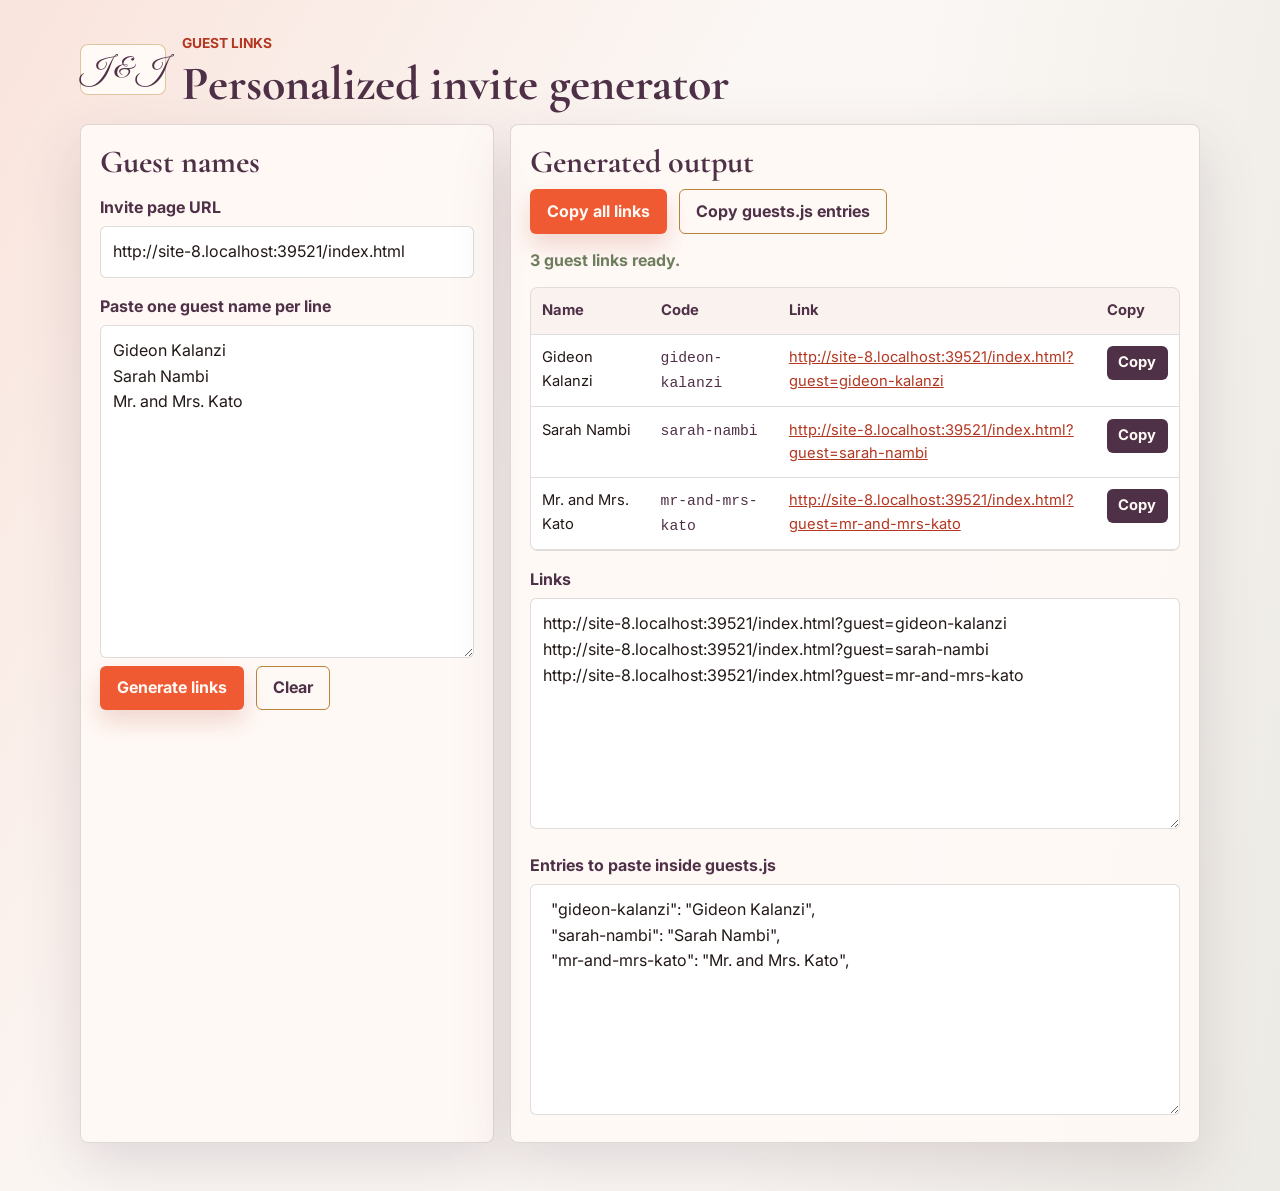
==== generator.html @ 6f33f4e4 "first commit, removed the download feature." ====
<!doctype html>
<html lang="en">
  <head>
    <meta charset="utf-8">
    <meta name="viewport" content="width=device-width, initial-scale=1">
    <title>Wedding Guest Link Generator</title>
    <meta name="description" content="Generate personalized wedding invitation links and guests.js entries.">
    <link rel="preconnect" href="https://fonts.googleapis.com">
    <link rel="preconnect" href="https://fonts.gstatic.com" crossorigin>
    <link
      href="https://fonts.googleapis.com/css2?family=Cormorant+Garamond:wght@500;600;700&family=Great+Vibes&family=Inter:wght@400;500;600;700&display=swap"
      rel="stylesheet"
    >
    <link rel="stylesheet" href="styles.css">
    <script src="generator.js" defer></script>
  </head>
  <body class="generator-page">
    <header class="generator-header">
      <a class="brand" href="index.html">J &amp; J</a>
      <div>
        <p class="eyebrow">Guest links</p>
        <h1>Personalized invite generator</h1>
      </div>
    </header>

    <main class="generator-layout">
      <section class="generator-panel" aria-labelledby="input-heading">
        <h2 id="input-heading">Guest names</h2>
        <label for="baseUrl">Invite page URL</label>
        <input id="baseUrl" type="url" placeholder="https://example.com/index.html">

        <label for="namesInput">Paste one guest name per line</label>
        <textarea id="namesInput" rows="12" spellcheck="false">Gideon Kalanzi
Sarah Nambi
Mr. and Mrs. Kato</textarea>

        <div class="generator-actions">
          <button class="button button-primary" type="button" id="generateBtn">Generate links</button>
          <button class="button button-outline" type="button" id="clearBtn">Clear</button>
        </div>
      </section>

      <section class="generator-panel" aria-labelledby="output-heading">
        <h2 id="output-heading">Generated output</h2>
        <div class="generator-actions">
          <button class="button button-primary" type="button" id="copyLinksBtn">Copy all links</button>
          <button class="button button-outline" type="button" id="copyEntriesBtn">Copy guests.js entries</button>
        </div>
        <p class="status-message" id="copyStatus" role="status" aria-live="polite"></p>

        <div class="table-wrap">
          <table>
            <thead>
              <tr>
                <th>Name</th>
                <th>Code</th>
                <th>Link</th>
                <th>Copy</th>
              </tr>
            </thead>
            <tbody id="resultsBody"></tbody>
          </table>
        </div>

        <label for="linksOutput">Links</label>
        <textarea id="linksOutput" rows="8" readonly></textarea>

        <label for="entriesOutput">Entries to paste inside guests.js</label>
        <textarea id="entriesOutput" rows="8" readonly></textarea>
      </section>
    </main>
  </body>
</html>
---- styles.css ----
:root {
  --ivory: #fbf7f4;
  --paper: #fffaf6;
  --peach: #e8c8b8;
  --peach-deep: #cfa390;
  --rose: #f05a32;
  --rose-dark: #b43721;
  --gold: #b88238;
  --sage: #6f7d5f;
  --plum: #4f3147;
  --ink: #231917;
  --muted: #715f5a;
  --line: rgba(113, 95, 90, 0.22);
  --shadow: 0 22px 60px rgba(79, 49, 71, 0.16);
  --serif: "Cormorant Garamond", Georgia, serif;
  --script: "Great Vibes", "Brush Script MT", cursive;
  --sans: "Inter", Arial, sans-serif;
}

* {
  box-sizing: border-box;
  letter-spacing: 0;
}

html {
  scroll-behavior: smooth;
}

body {
  margin: 0;
  background:
    linear-gradient(115deg, rgba(232, 200, 184, 0.24), transparent 34%),
    linear-gradient(250deg, rgba(184, 130, 56, 0.12), transparent 34%),
    var(--ivory);
  color: var(--ink);
  font-family: var(--sans);
  line-height: 1.6;
}

img {
  display: block;
  max-width: 100%;
}

a {
  color: inherit;
}

button,
input,
textarea {
  font: inherit;
}

.skip-link {
  position: absolute;
  left: 1rem;
  top: 1rem;
  z-index: 10;
  transform: translateY(-140%);
  background: var(--paper);
  color: var(--ink);
  padding: 0.65rem 0.85rem;
  border-radius: 6px;
}

.skip-link:focus {
  transform: translateY(0);
}

.hero {
  position: relative;
  min-height: 88svh;
  overflow: hidden;
  isolation: isolate;
  display: grid;
  align-items: center;
  padding: 1.25rem;
  color: var(--paper);
}

.hero::before {
  content: "";
  position: absolute;
  inset: 0;
  z-index: -2;
  background:
    linear-gradient(90deg, rgba(35, 25, 23, 0.78) 0%, rgba(35, 25, 23, 0.48) 38%, rgba(35, 25, 23, 0.16) 78%),
    url("assets/couple.jpg") center / cover no-repeat;
}

.hero::after {
  content: "";
  position: absolute;
  inset: 0;
  z-index: -1;
  background:
    linear-gradient(140deg, rgba(240, 90, 50, 0.28), transparent 42%),
    linear-gradient(25deg, rgba(184, 130, 56, 0.28), transparent 38%);
  mix-blend-mode: soft-light;
}

.topbar {
  position: absolute;
  top: 0;
  left: 0;
  right: 0;
  z-index: 2;
  display: flex;
  align-items: center;
  justify-content: space-between;
  gap: 1rem;
  width: min(1120px, calc(100% - 2rem));
  margin: 0 auto;
  padding: 1rem 0;
}

.brand {
  display: inline-flex;
  align-items: center;
  justify-content: center;
  min-width: 3.2rem;
  min-height: 3.2rem;
  border: 1px solid rgba(255, 250, 246, 0.58);
  border-radius: 8px;
  color: var(--paper);
  text-decoration: none;
  font-family: var(--script);
  font-size: 1.8rem;
  background: rgba(35, 25, 23, 0.28);
  backdrop-filter: blur(10px);
}

.nav-links {
  display: flex;
  flex-wrap: wrap;
  justify-content: flex-end;
  gap: 0.35rem;
}

.nav-links a {
  display: inline-flex;
  align-items: center;
  min-height: 2.55rem;
  padding: 0.5rem 0.75rem;
  border-radius: 6px;
  color: var(--paper);
  text-decoration: none;
  background: rgba(35, 25, 23, 0.24);
  backdrop-filter: blur(8px);
}

.hero-content {
  width: min(760px, calc(100% - 1rem));
  margin: 3.25rem auto 0;
  padding: 2.4rem 0 1.4rem;
}

.script-kicker {
  margin: 0 0 0.2rem;
  color: #ff7a3d;
  font-family: var(--script);
  font-size: 4.2rem;
  line-height: 0.95;
  text-shadow: 0 8px 30px rgba(35, 25, 23, 0.4);
}

.guest-copy,
.promise-line,
.hero-date {
  max-width: 40rem;
  margin: 0;
  color: rgba(255, 250, 246, 0.94);
  font-family: var(--serif);
  font-size: 1.25rem;
}

.guest-copy span {
  color: #ffd8c5;
  font-weight: 700;
}

.hero h1 {
  max-width: 54rem;
  margin: 0.75rem 0 0.5rem;
  color: var(--paper);
  font-family: var(--serif);
  font-size: 3.65rem;
  font-weight: 700;
  line-height: 0.95;
  text-wrap: balance;
  text-shadow: 0 12px 42px rgba(35, 25, 23, 0.48);
}

.hero h1 span {
  display: block;
  color: #ff6d3d;
  font-family: var(--script);
  font-size: 3.7rem;
  font-weight: 400;
  line-height: 0.7;
}

.hero-date {
  color: #ffe0d1;
  font-size: 1.45rem;
  font-weight: 700;
}

.promise-line {
  margin-top: 0.35rem;
}

.countdown {
  display: grid;
  grid-template-columns: repeat(4, minmax(4.75rem, 1fr));
  gap: 0.65rem;
  max-width: 34rem;
  margin: 1rem 0;
}

.countdown-item {
  min-height: 4.65rem;
  padding: 0.72rem 0.5rem;
  border: 1px solid rgba(255, 250, 246, 0.34);
  border-radius: 8px;
  background: rgba(255, 250, 246, 0.13);
  backdrop-filter: blur(12px);
  text-align: center;
}

.countdown-item span {
  display: block;
  font-family: var(--serif);
  font-size: 1.75rem;
  font-weight: 700;
  line-height: 1;
}

.countdown-item small {
  color: rgba(255, 250, 246, 0.82);
  font-size: 0.82rem;
}

.hero-actions,
.calendar-actions,
.generator-actions {
  display: flex;
  flex-wrap: wrap;
  gap: 0.75rem;
  align-items: center;
}

.button,
.mini-button {
  display: inline-flex;
  align-items: center;
  justify-content: center;
  min-height: 2.8rem;
  border: 1px solid transparent;
  border-radius: 6px;
  padding: 0.68rem 1rem;
  cursor: pointer;
  text-decoration: none;
  font-weight: 700;
  line-height: 1.2;
  transition: transform 160ms ease, background 160ms ease, border-color 160ms ease;
}

.button:hover,
.mini-button:hover {
  transform: translateY(-1px);
}

.button-primary {
  background: var(--rose);
  color: var(--paper);
  box-shadow: 0 12px 24px rgba(180, 55, 33, 0.18);
}

.button-primary:hover {
  background: var(--rose-dark);
}

.button-soft {
  border-color: rgba(255, 250, 246, 0.45);
  background: rgba(255, 250, 246, 0.16);
  color: var(--paper);
  backdrop-filter: blur(10px);
}

.button-outline {
  border-color: var(--gold);
  background: transparent;
  color: var(--plum);
}

.button-outline:hover {
  background: rgba(184, 130, 56, 0.1);
}

.section {
  padding: 5rem 1.25rem;
}

.section-inner {
  width: min(1120px, 100%);
  margin: 0 auto;
}

.section-inner.narrow {
  width: min(760px, 100%);
  text-align: center;
}

.eyebrow,
.event-label {
  margin: 0 0 0.35rem;
  color: var(--rose-dark);
  font-size: 0.86rem;
  font-weight: 700;
  text-transform: uppercase;
}

.section h2,
.generator-header h1 {
  margin: 0;
  color: var(--plum);
  font-family: var(--serif);
  font-size: 3rem;
  line-height: 1;
  text-wrap: balance;
}

.invite-note {
  background:
    linear-gradient(110deg, rgba(232, 200, 184, 0.3), transparent 45%),
    var(--paper);
  border-top: 1px solid var(--line);
  border-bottom: 1px solid var(--line);
}

.invite-note p:not(.eyebrow),
.section-lead,
.card-copy p {
  color: var(--muted);
  font-family: var(--serif);
  font-size: 1.35rem;
}

.invite-note span {
  color: var(--rose-dark);
  font-weight: 700;
}

.details-section {
  background:
    linear-gradient(90deg, rgba(111, 125, 95, 0.08), transparent 55%),
    var(--ivory);
}

.section-heading {
  display: grid;
  gap: 0.3rem;
  margin-bottom: 1.75rem;
}

.event-grid,
.contact-grid {
  display: grid;
  grid-template-columns: repeat(2, minmax(0, 1fr));
  gap: 1rem;
}

.event-card,
.contact-card,
.generator-panel {
  border: 1px solid var(--line);
  border-radius: 8px;
  background: rgba(255, 250, 246, 0.88);
  box-shadow: var(--shadow);
}

.event-card {
  min-height: 17rem;
  padding: 1.4rem;
}

.event-card h3,
.contact-card h3,
.generator-panel h2 {
  margin: 0 0 0.65rem;
  color: var(--plum);
  font-family: var(--serif);
  font-size: 2rem;
  line-height: 1.1;
}

.event-card p,
.contact-card p {
  margin: 0.25rem 0;
  color: var(--muted);
}

.event-time {
  color: var(--rose-dark) !important;
  font-family: var(--serif);
  font-size: 1.55rem;
  font-weight: 700;
}

.accent-card {
  background:
    linear-gradient(140deg, rgba(240, 90, 50, 0.12), transparent 48%),
    rgba(255, 250, 246, 0.9);
}

.text-link {
  display: inline-flex;
  margin-top: 1.15rem;
  color: var(--rose-dark);
  font-weight: 700;
  text-decoration-thickness: 2px;
  text-underline-offset: 0.25rem;
}

.calendar-actions {
  margin-top: 1rem;
}

.card-section {
  background:
    linear-gradient(135deg, rgba(207, 163, 144, 0.3), transparent 44%),
    linear-gradient(315deg, rgba(184, 130, 56, 0.14), transparent 42%),
    var(--paper);
}

.card-layout {
  display: grid;
  grid-template-columns: minmax(0, 0.75fr) minmax(320px, 1.25fr);
  gap: 2rem;
  align-items: center;
}

.card-copy {
  max-width: 28rem;
}

.card-copy .button {
  margin-top: 0.6rem;
}

.card-preview {
  margin: 0;
  padding: 0.65rem;
  border: 1px solid rgba(184, 130, 56, 0.35);
  border-radius: 8px;
  background: #fff;
  box-shadow: var(--shadow);
}

.card-preview img {
  width: 100%;
  border-radius: 6px;
}

.rsvp-section {
  background:
    linear-gradient(90deg, rgba(79, 49, 71, 0.08), transparent 48%),
    var(--ivory);
}

.contact-grid {
  grid-template-columns: repeat(3, minmax(0, 1fr));
}

.contact-card {
  padding: 1.2rem;
}

.contact-card .button {
  width: 100%;
  margin-top: 1rem;
}

.footer {
  display: flex;
  flex-wrap: wrap;
  align-items: center;
  justify-content: space-between;
  gap: 1rem;
  padding: 1.4rem 1.25rem;
  background: var(--plum);
  color: var(--paper);
}

.footer p {
  margin: 0;
  font-family: var(--serif);
  font-size: 1.25rem;
}

.footer a {
  color: var(--paper);
}

.generator-page {
  min-height: 100vh;
  background:
    linear-gradient(120deg, rgba(240, 90, 50, 0.12), transparent 40%),
    linear-gradient(280deg, rgba(111, 125, 95, 0.1), transparent 38%),
    var(--ivory);
}

.generator-header {
  display: grid;
  grid-template-columns: auto minmax(0, 1fr);
  gap: 1rem;
  align-items: center;
  width: min(1120px, calc(100% - 2rem));
  margin: 0 auto;
  padding: 2rem 0 1rem;
}

.generator-header .brand {
  color: var(--plum);
  border-color: rgba(184, 130, 56, 0.45);
  background: var(--paper);
}

.generator-layout {
  display: grid;
  grid-template-columns: minmax(280px, 0.75fr) minmax(0, 1.25fr);
  gap: 1rem;
  width: min(1120px, calc(100% - 2rem));
  margin: 0 auto;
  padding: 0 0 3rem;
}

.generator-panel {
  padding: 1.2rem;
}

.generator-panel label {
  display: block;
  margin: 1rem 0 0.35rem;
  color: var(--plum);
  font-weight: 700;
}

.generator-panel input,
.generator-panel textarea {
  width: 100%;
  border: 1px solid var(--line);
  border-radius: 6px;
  background: #fff;
  color: var(--ink);
  padding: 0.75rem;
  resize: vertical;
}

.status-message {
  min-height: 1.5rem;
  margin: 0.85rem 0;
  color: var(--sage);
  font-weight: 700;
}

.table-wrap {
  overflow-x: auto;
  border: 1px solid var(--line);
  border-radius: 8px;
  background: #fff;
}

table {
  width: 100%;
  border-collapse: collapse;
  font-size: 0.92rem;
}

th,
td {
  padding: 0.7rem;
  border-bottom: 1px solid var(--line);
  text-align: left;
  vertical-align: top;
}

th {
  color: var(--plum);
  background: rgba(232, 200, 184, 0.24);
}

td a {
  color: var(--rose-dark);
  word-break: break-word;
}

code {
  color: var(--plum);
  font-family: Consolas, "Courier New", monospace;
}

.mini-button {
  min-height: 2.15rem;
  padding: 0.45rem 0.65rem;
  background: var(--plum);
  color: var(--paper);
}

@media (max-width: 900px) {
  .hero {
    min-height: 88svh;
  }

  .hero::before {
    background:
      linear-gradient(180deg, rgba(35, 25, 23, 0.72) 0%, rgba(35, 25, 23, 0.58) 52%, rgba(35, 25, 23, 0.38) 100%),
      url("assets/couple.jpg") center / cover no-repeat;
  }

  .hero-content {
    margin-top: 5rem;
  }

  .script-kicker {
    font-size: 3.25rem;
  }

  .hero h1 {
    font-size: 2.75rem;
  }

  .hero h1 span {
    font-size: 3rem;
  }

  .event-grid,
  .contact-grid,
  .card-layout,
  .generator-layout {
    grid-template-columns: 1fr;
  }

  .card-copy {
    max-width: none;
  }
}

@media (max-width: 620px) {
  .topbar {
    align-items: flex-start;
  }

  .nav-links {
    max-width: 12rem;
  }

  .nav-links a {
    min-height: 2.35rem;
    padding: 0.45rem 0.6rem;
  }

  .hero {
    padding: 1rem;
  }

  .hero-content {
    width: 100%;
    padding-bottom: 2rem;
  }

  .script-kicker {
    font-size: 2.65rem;
  }

  .guest-copy,
  .promise-line {
    font-size: 1.05rem;
  }

  .hero h1 {
    font-size: 2.25rem;
  }

  .hero h1 span {
    font-size: 2.55rem;
  }

  .hero-date {
    font-size: 1.1rem;
  }

  .countdown {
    grid-template-columns: repeat(2, minmax(0, 1fr));
  }

  .countdown-item {
    min-height: 4.15rem;
  }

  .section {
    padding: 3.25rem 1rem;
  }

  .section h2,
  .generator-header h1 {
    font-size: 2.25rem;
  }

  .event-card h3,
  .contact-card h3,
  .generator-panel h2 {
    font-size: 1.6rem;
  }

  .hero-actions .button,
  .calendar-actions .button,
  .generator-actions .button {
    width: 100%;
  }

  .generator-header {
    width: min(100% - 1rem, 1120px);
    grid-template-columns: 1fr;
  }

  .generator-layout {
    width: min(100% - 1rem, 1120px);
  }
}
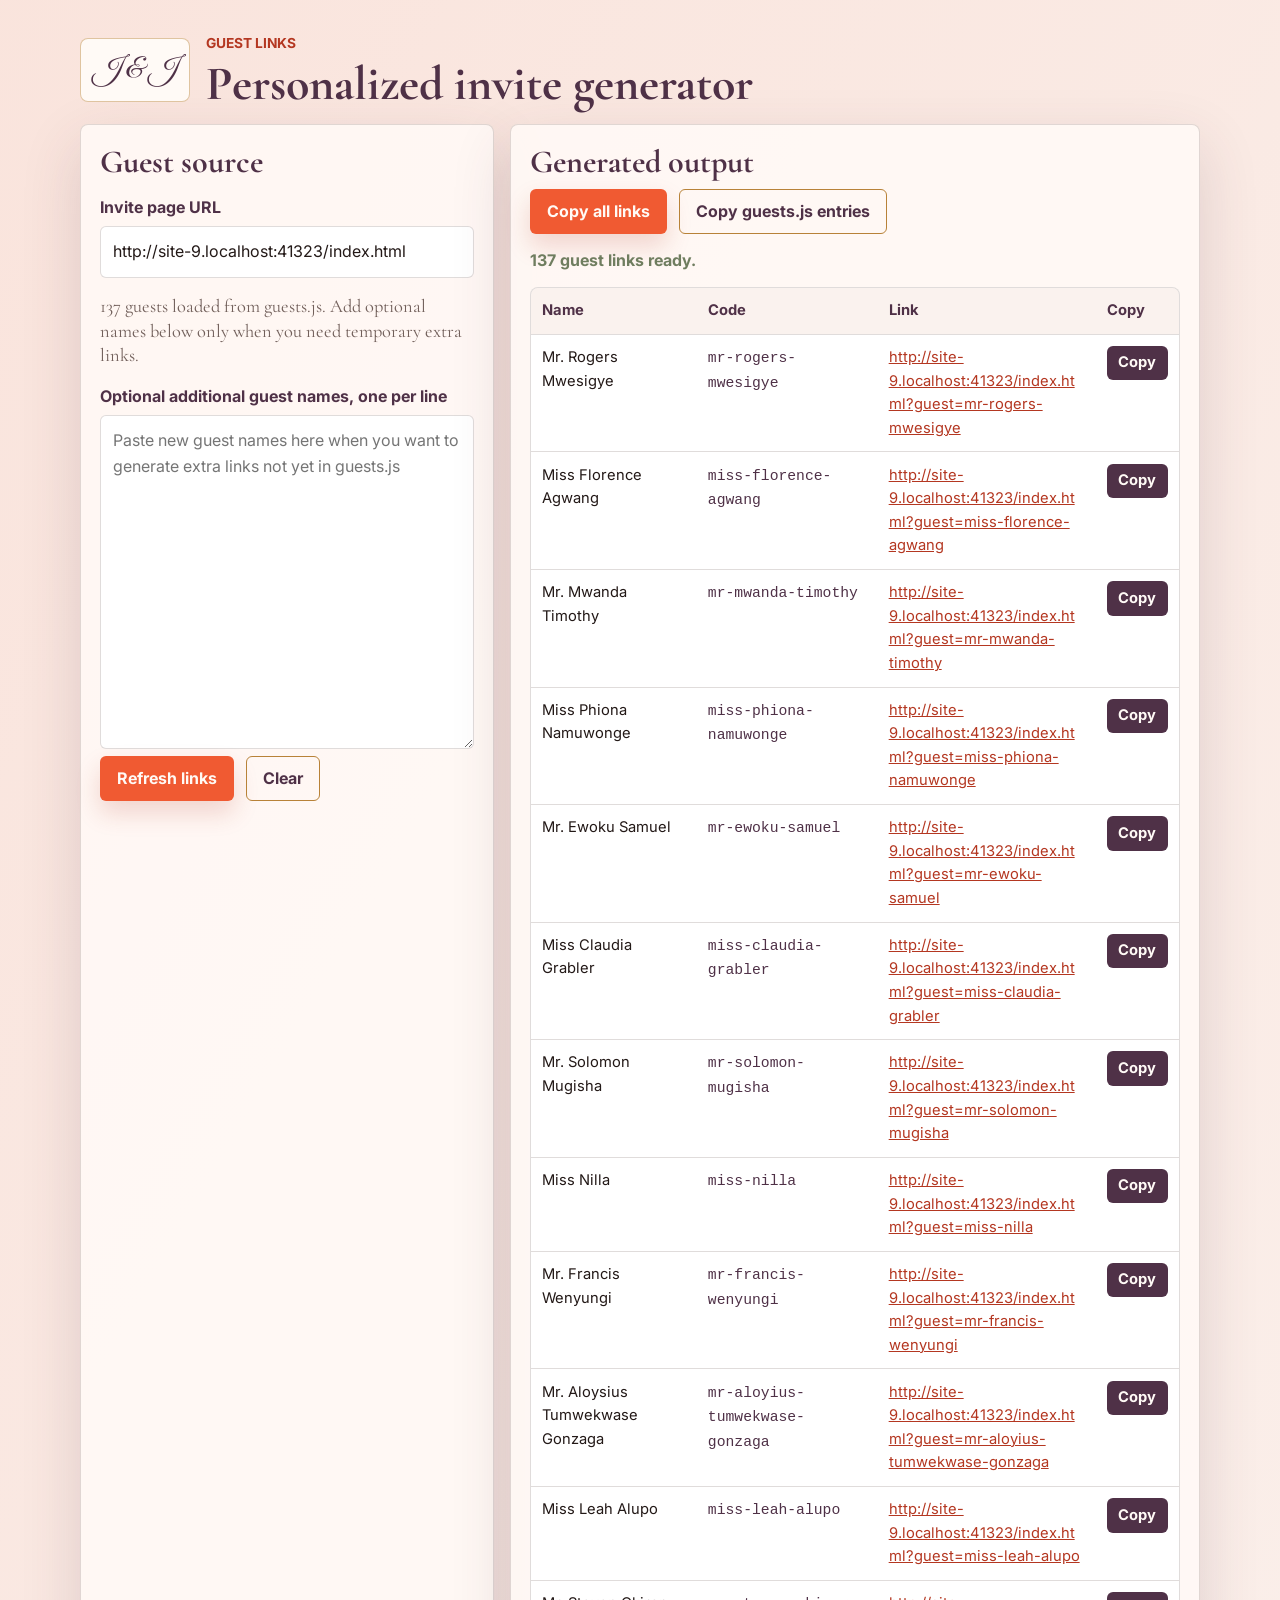
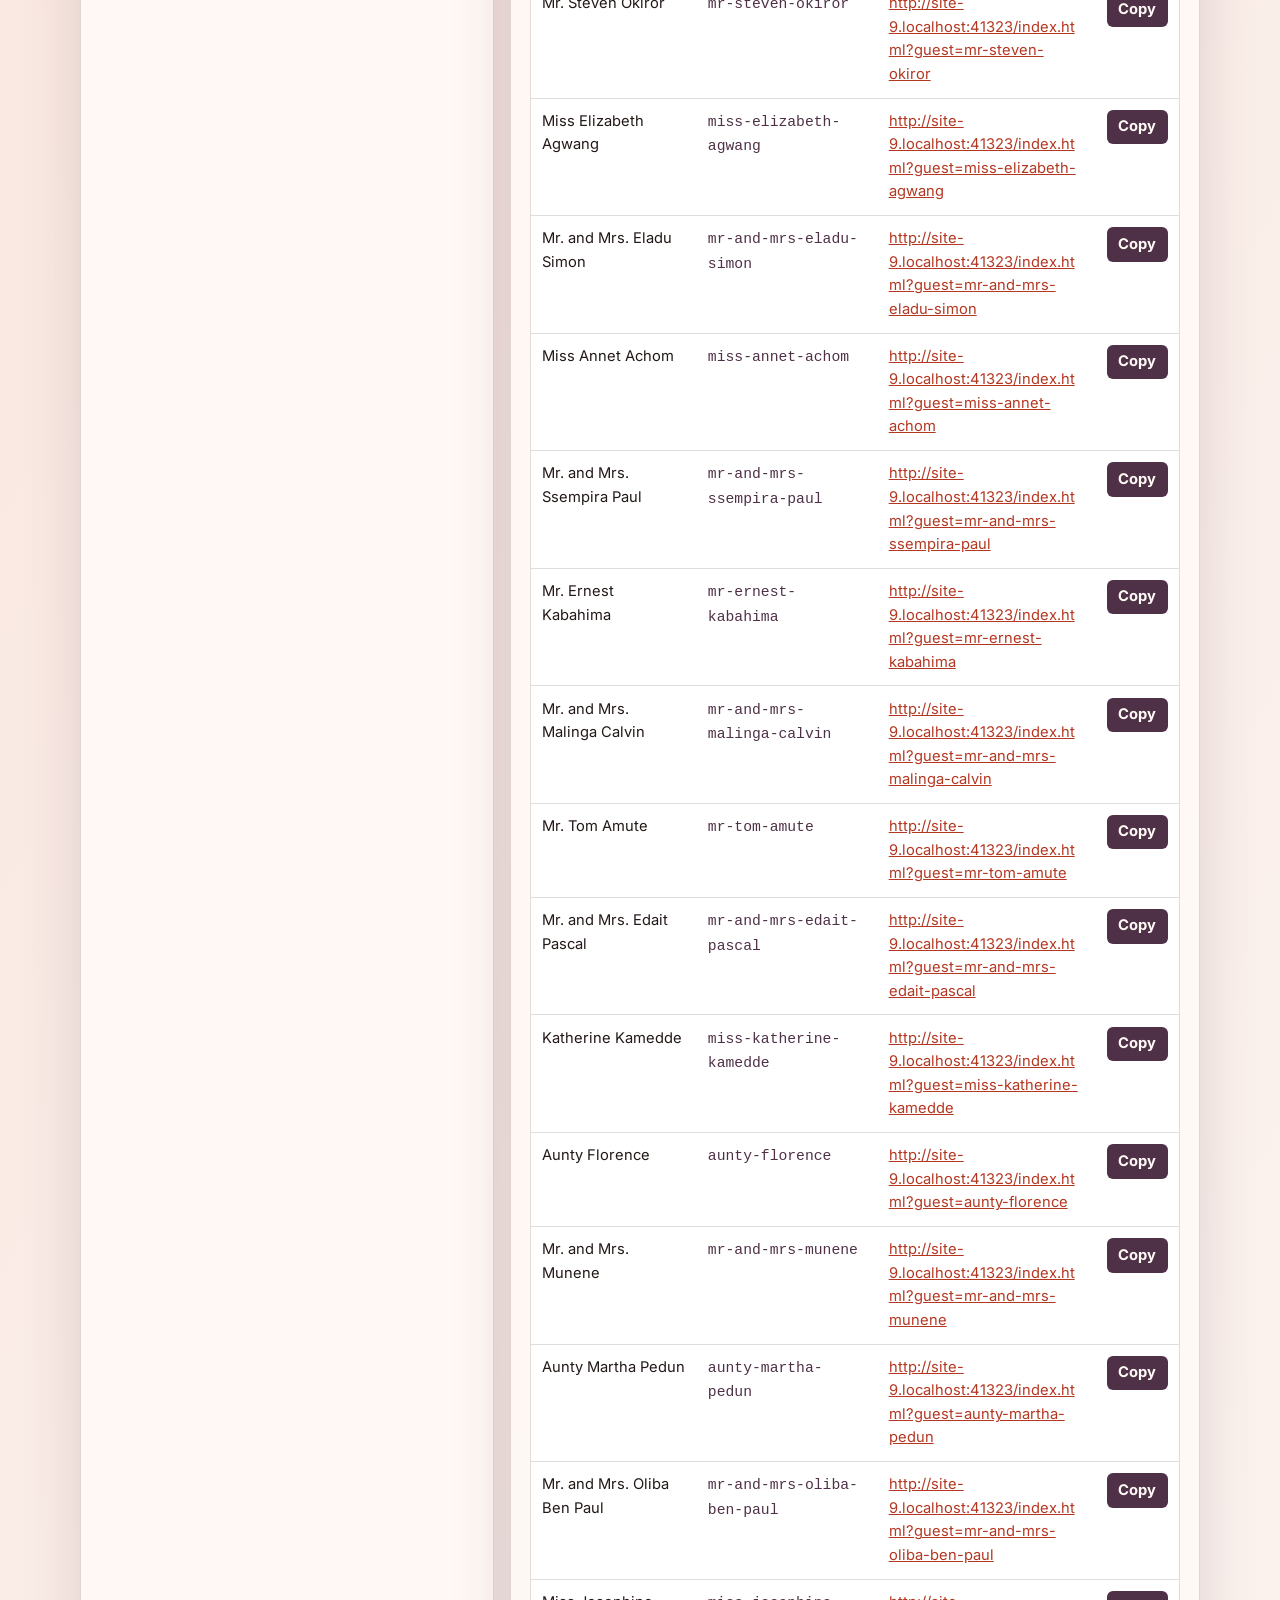
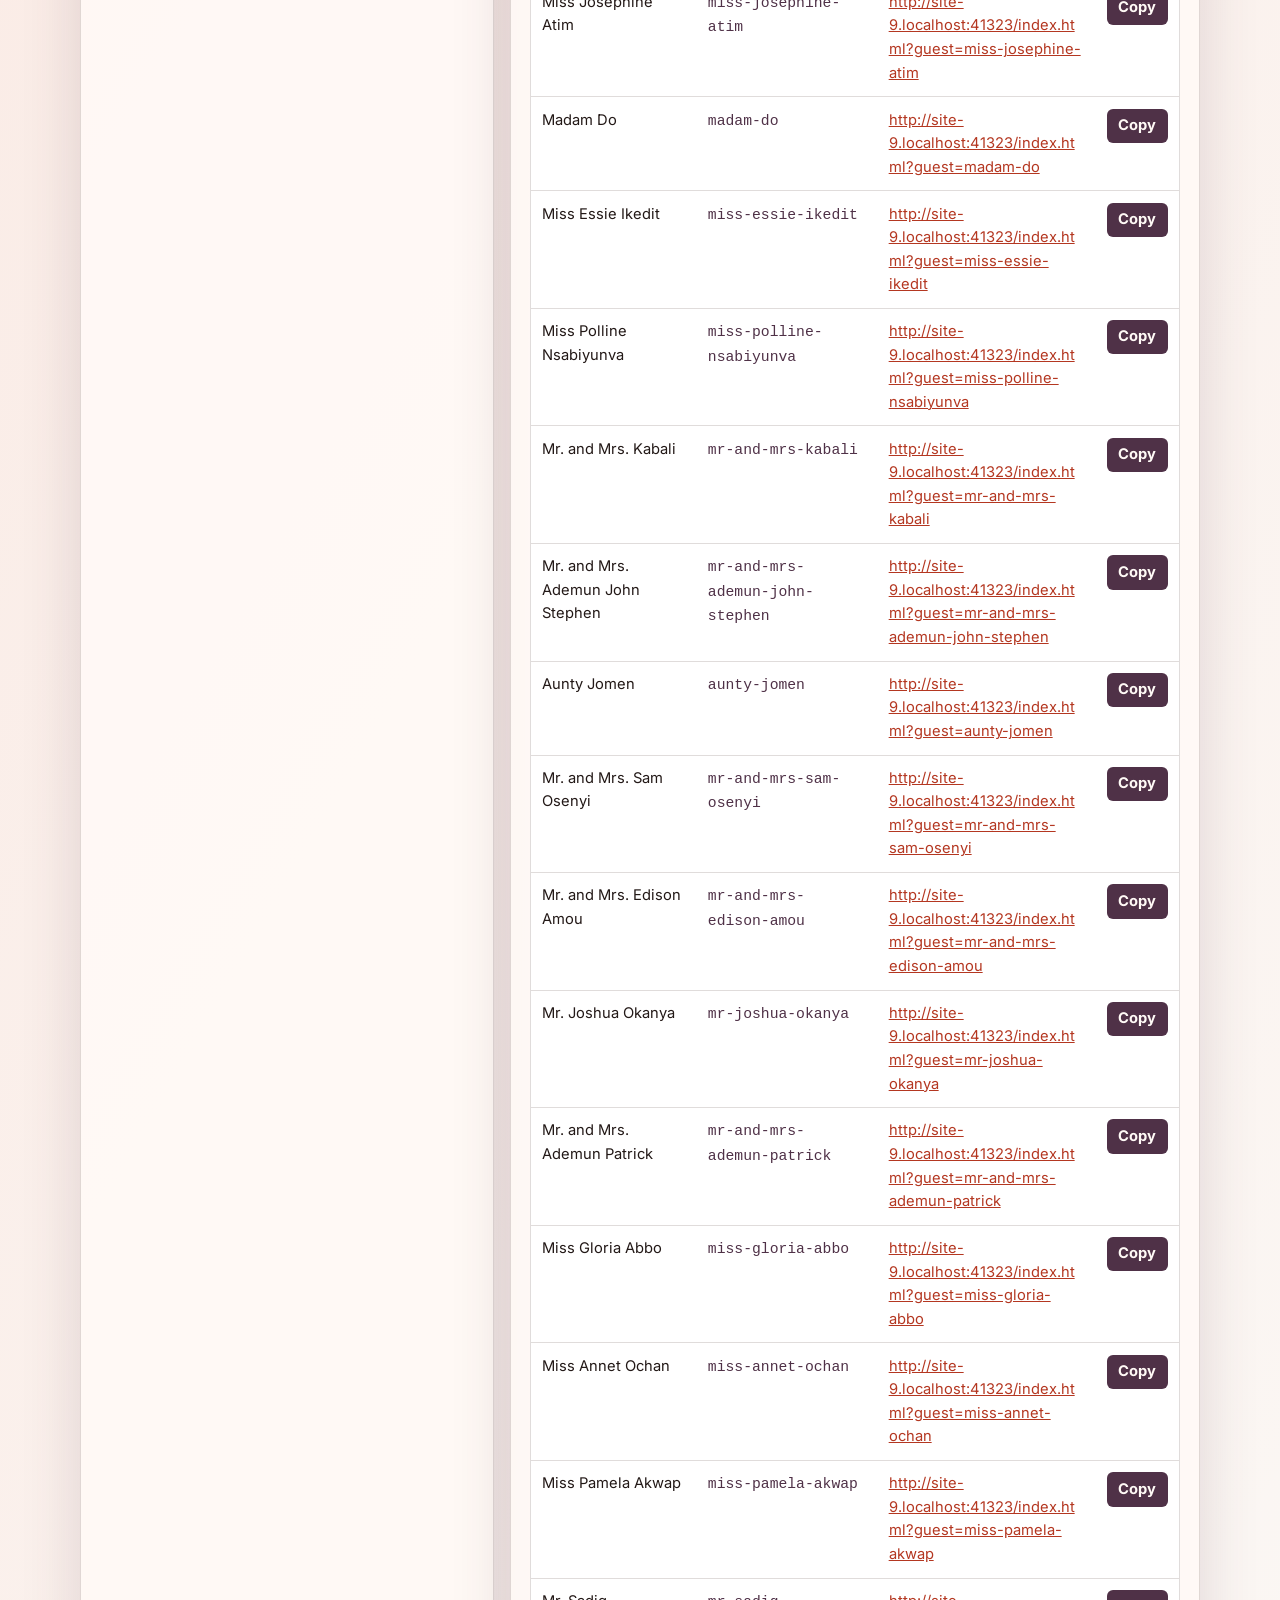
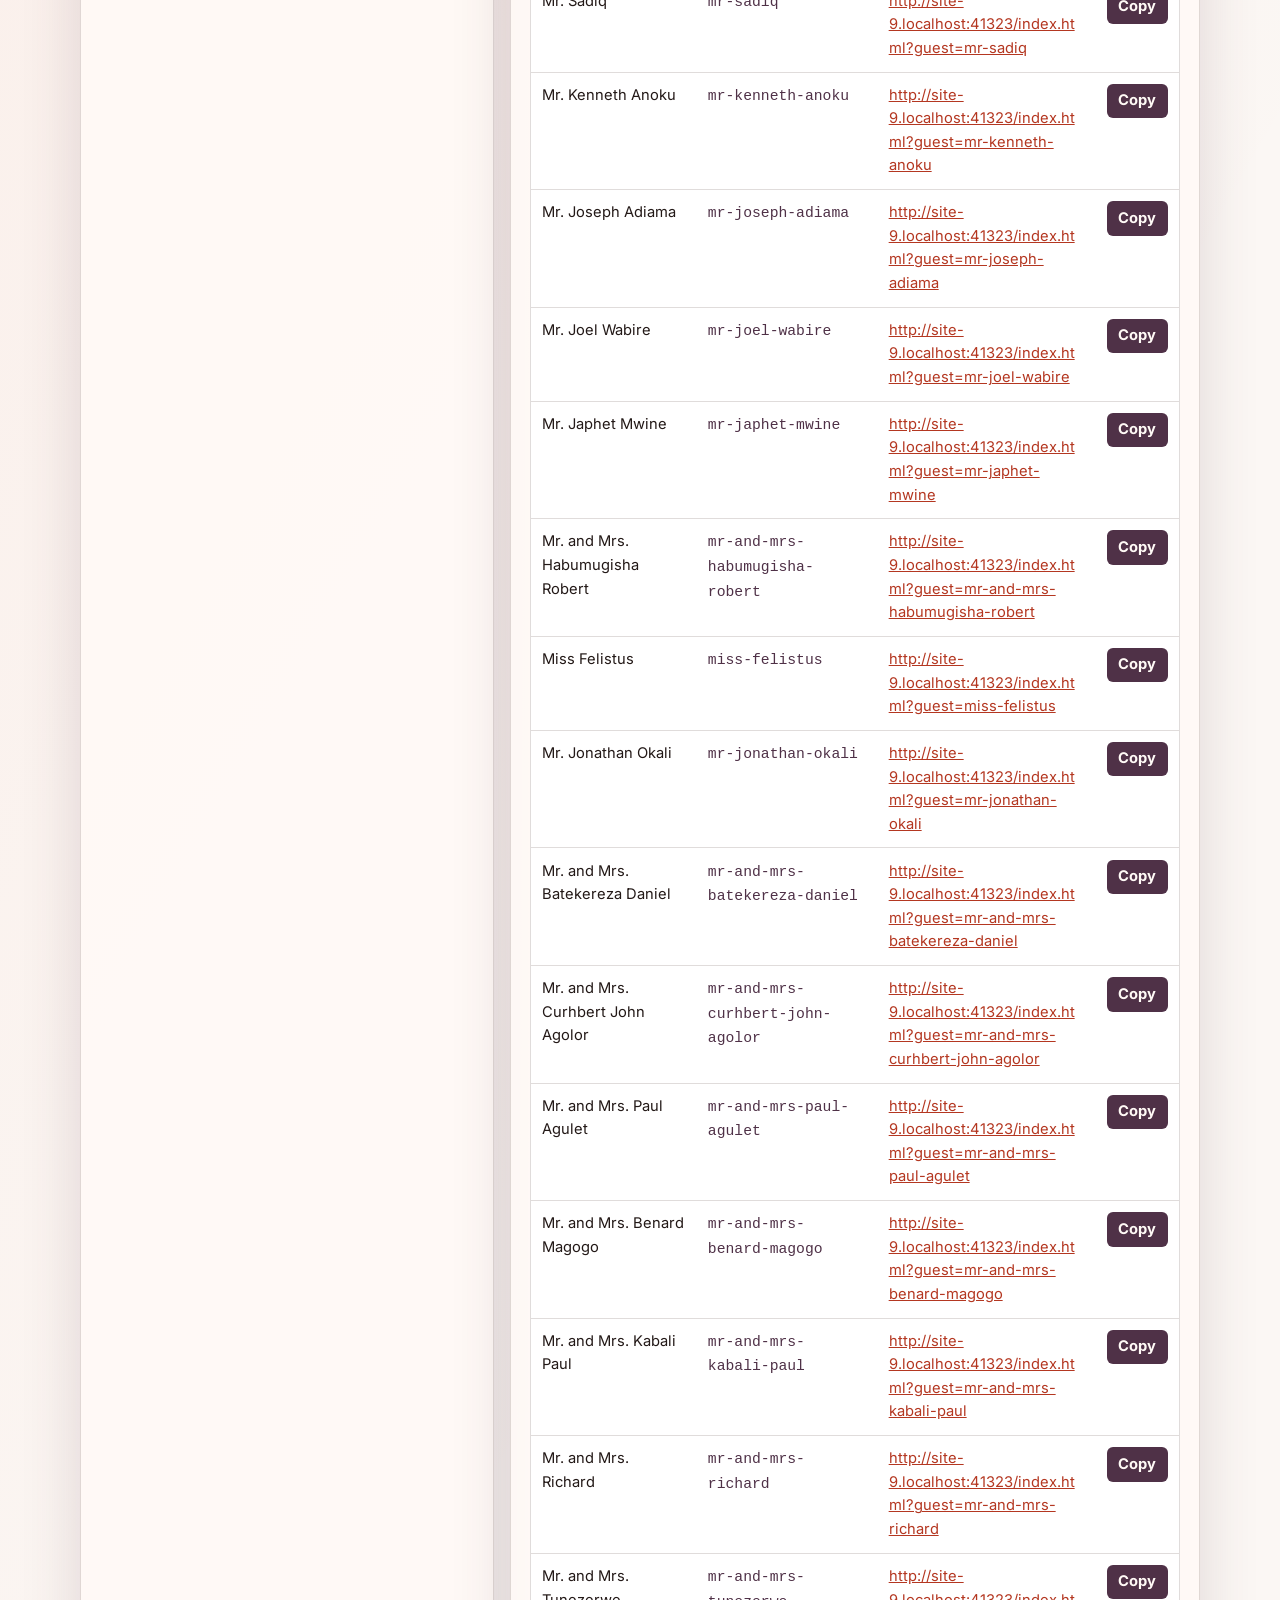
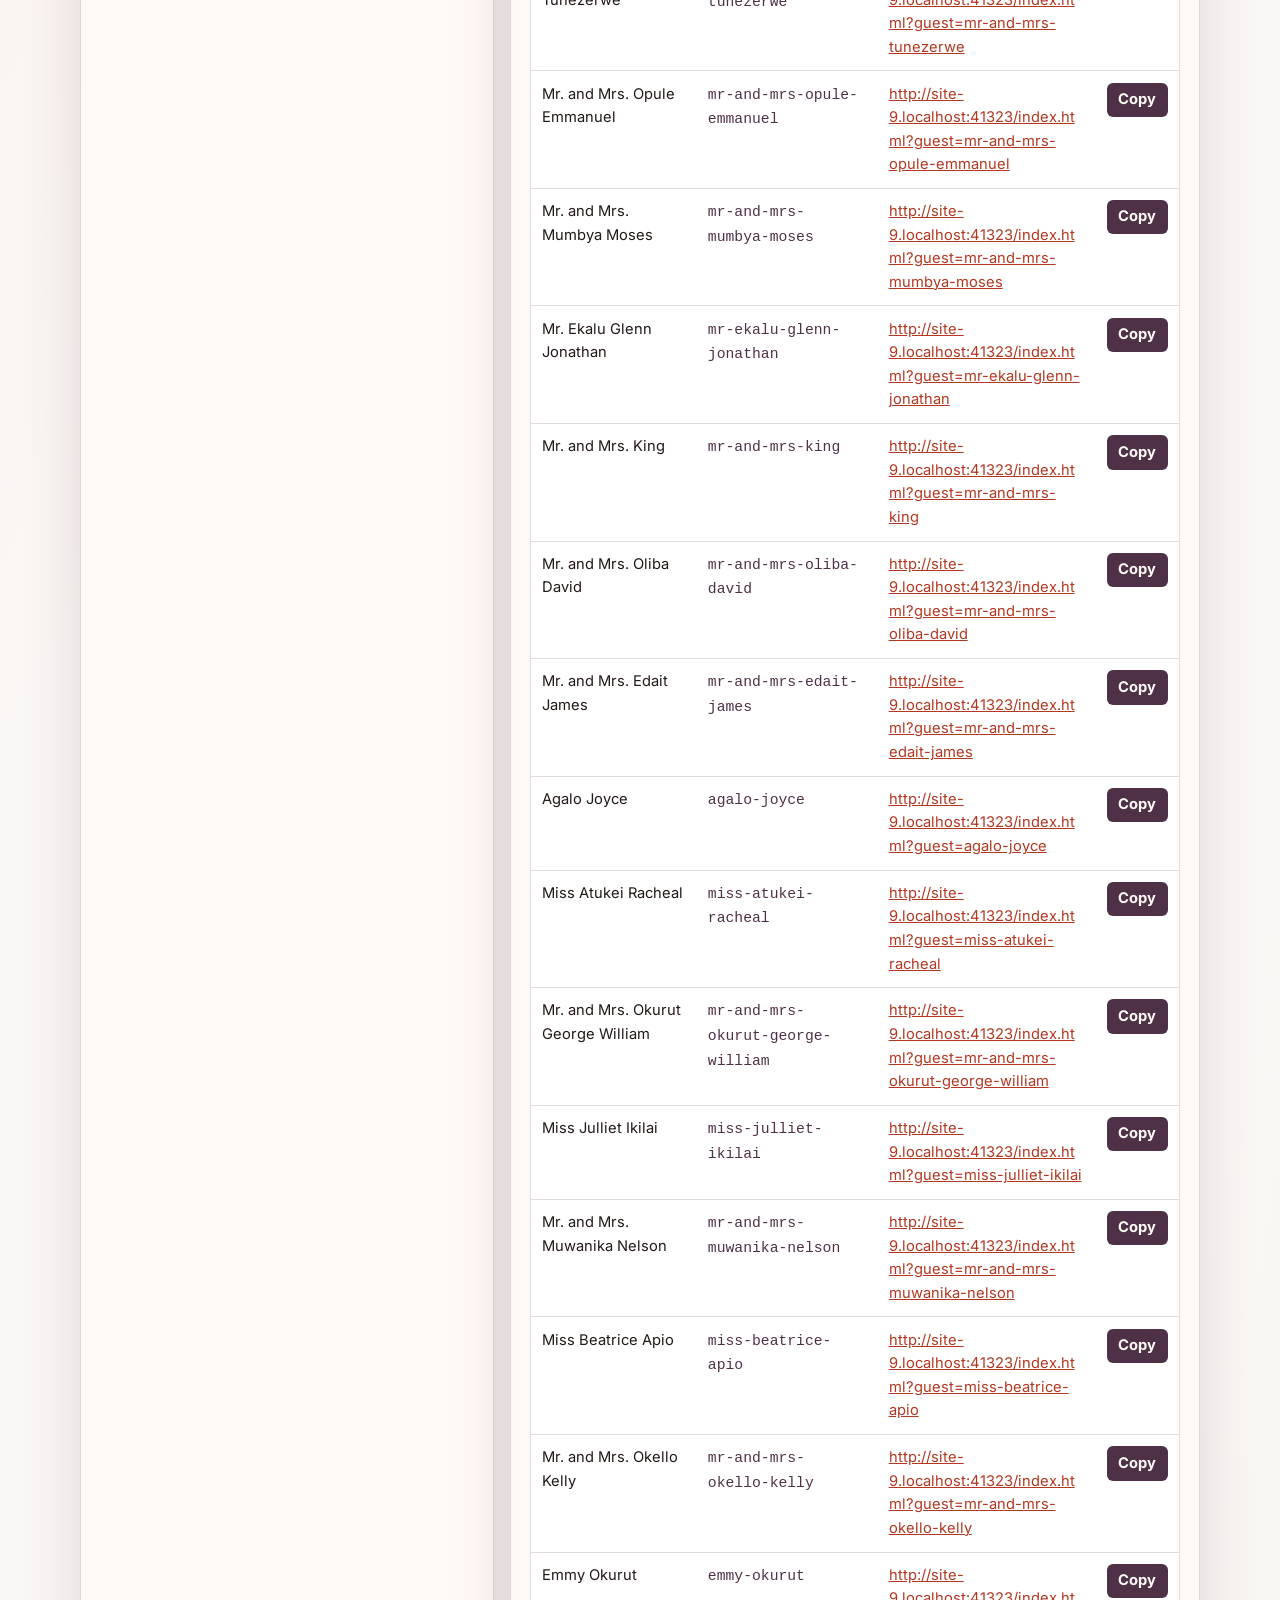
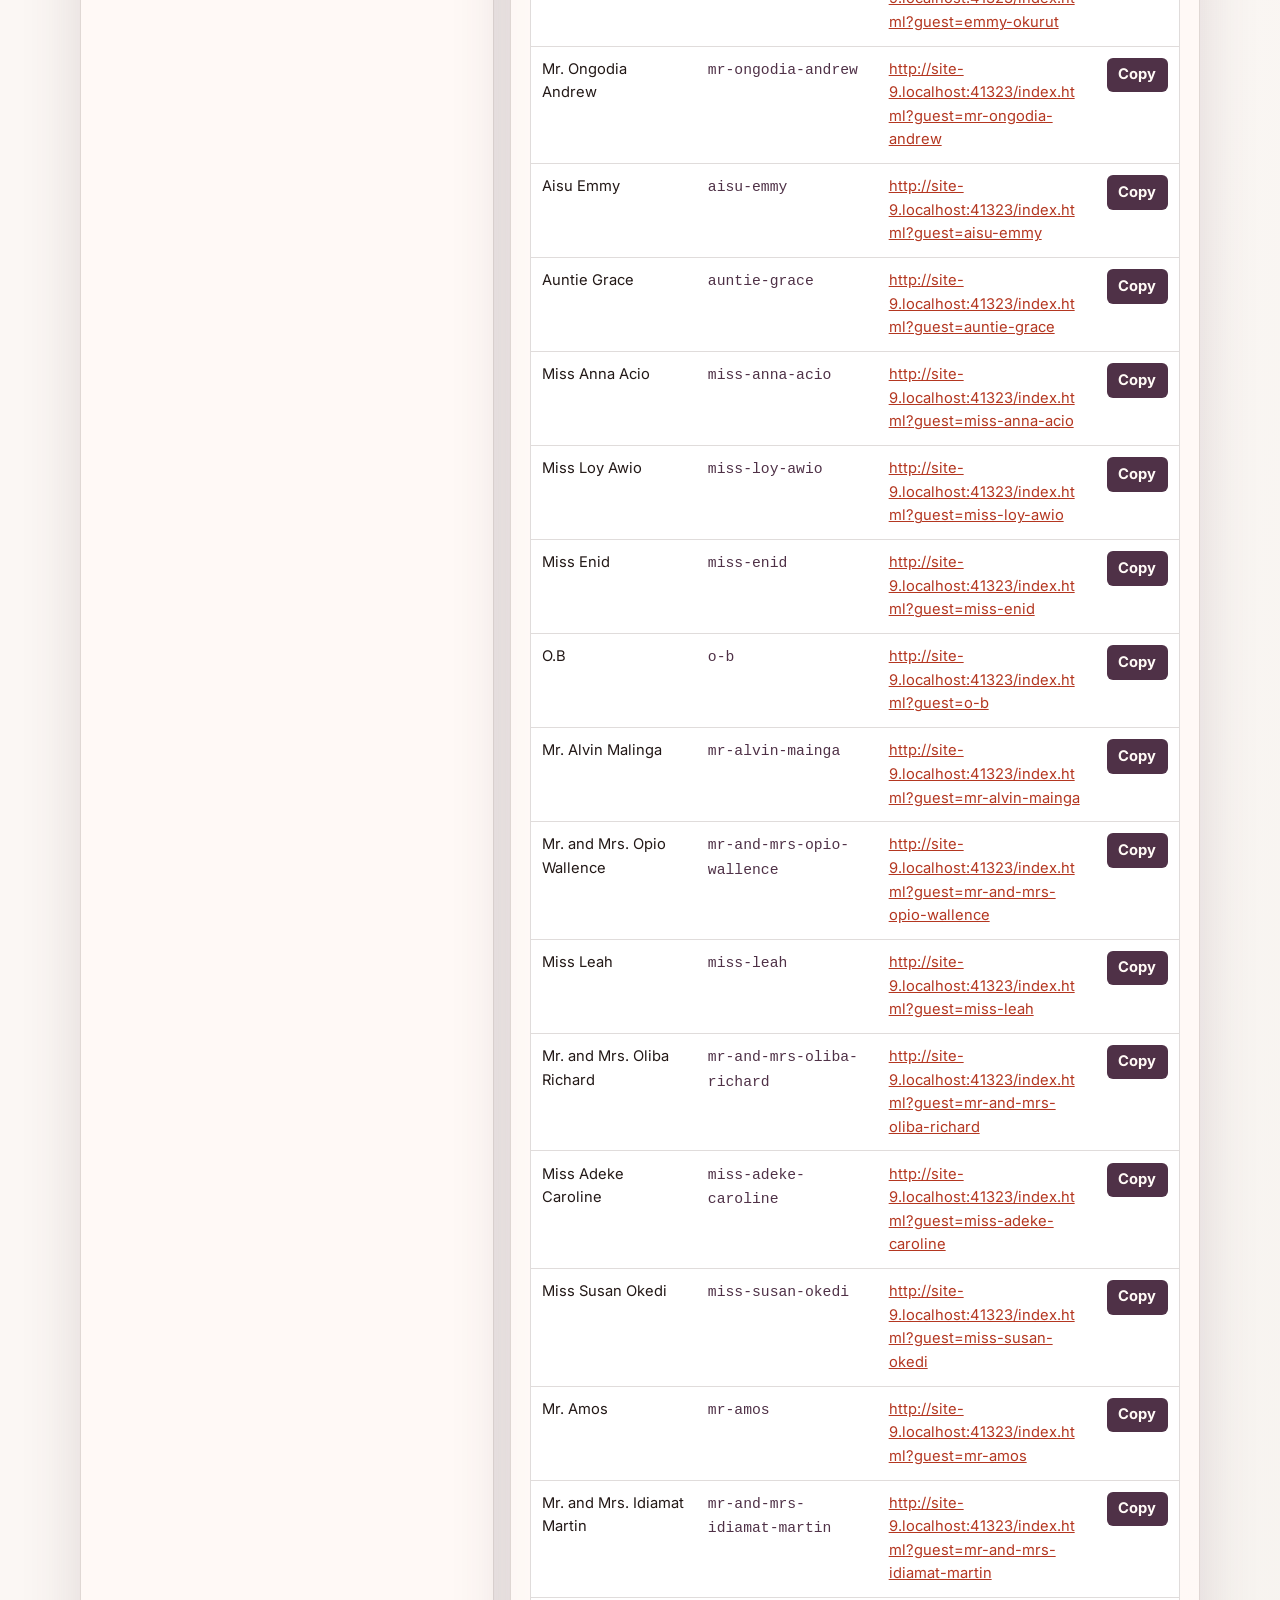
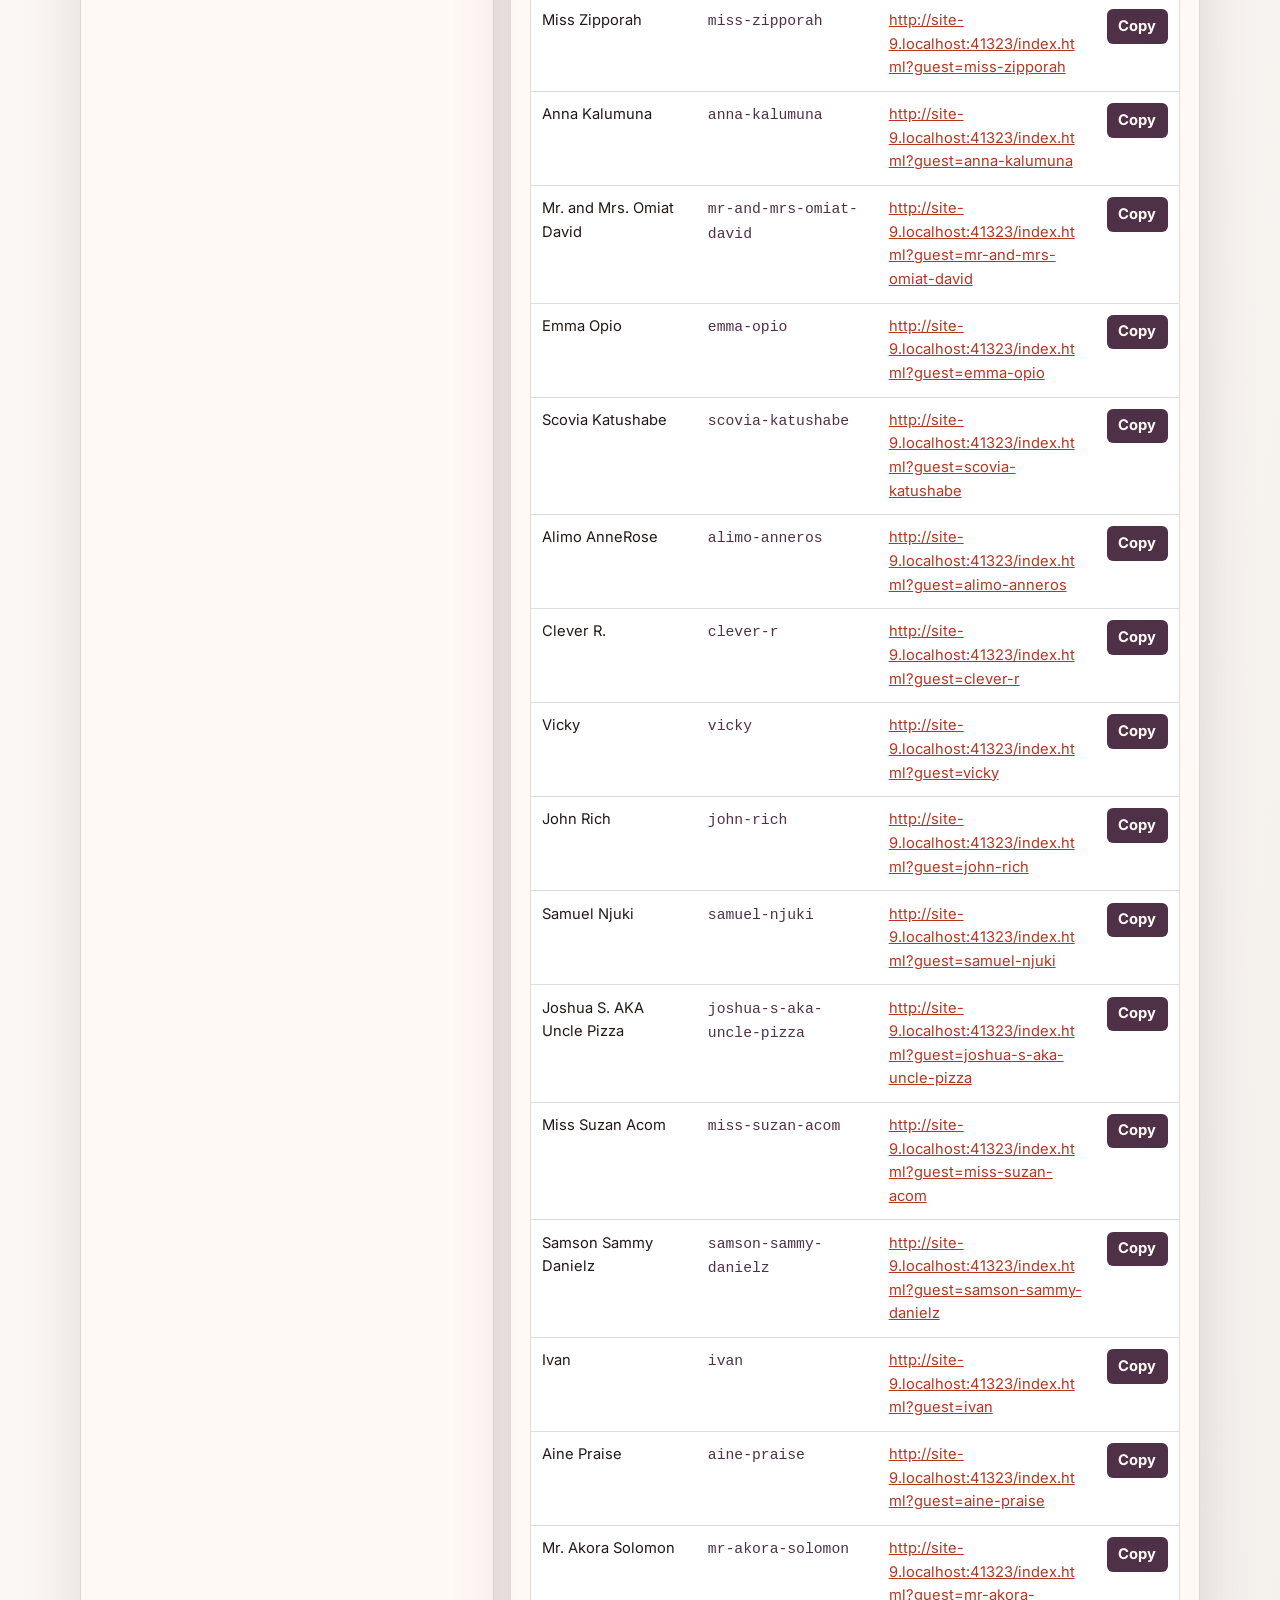
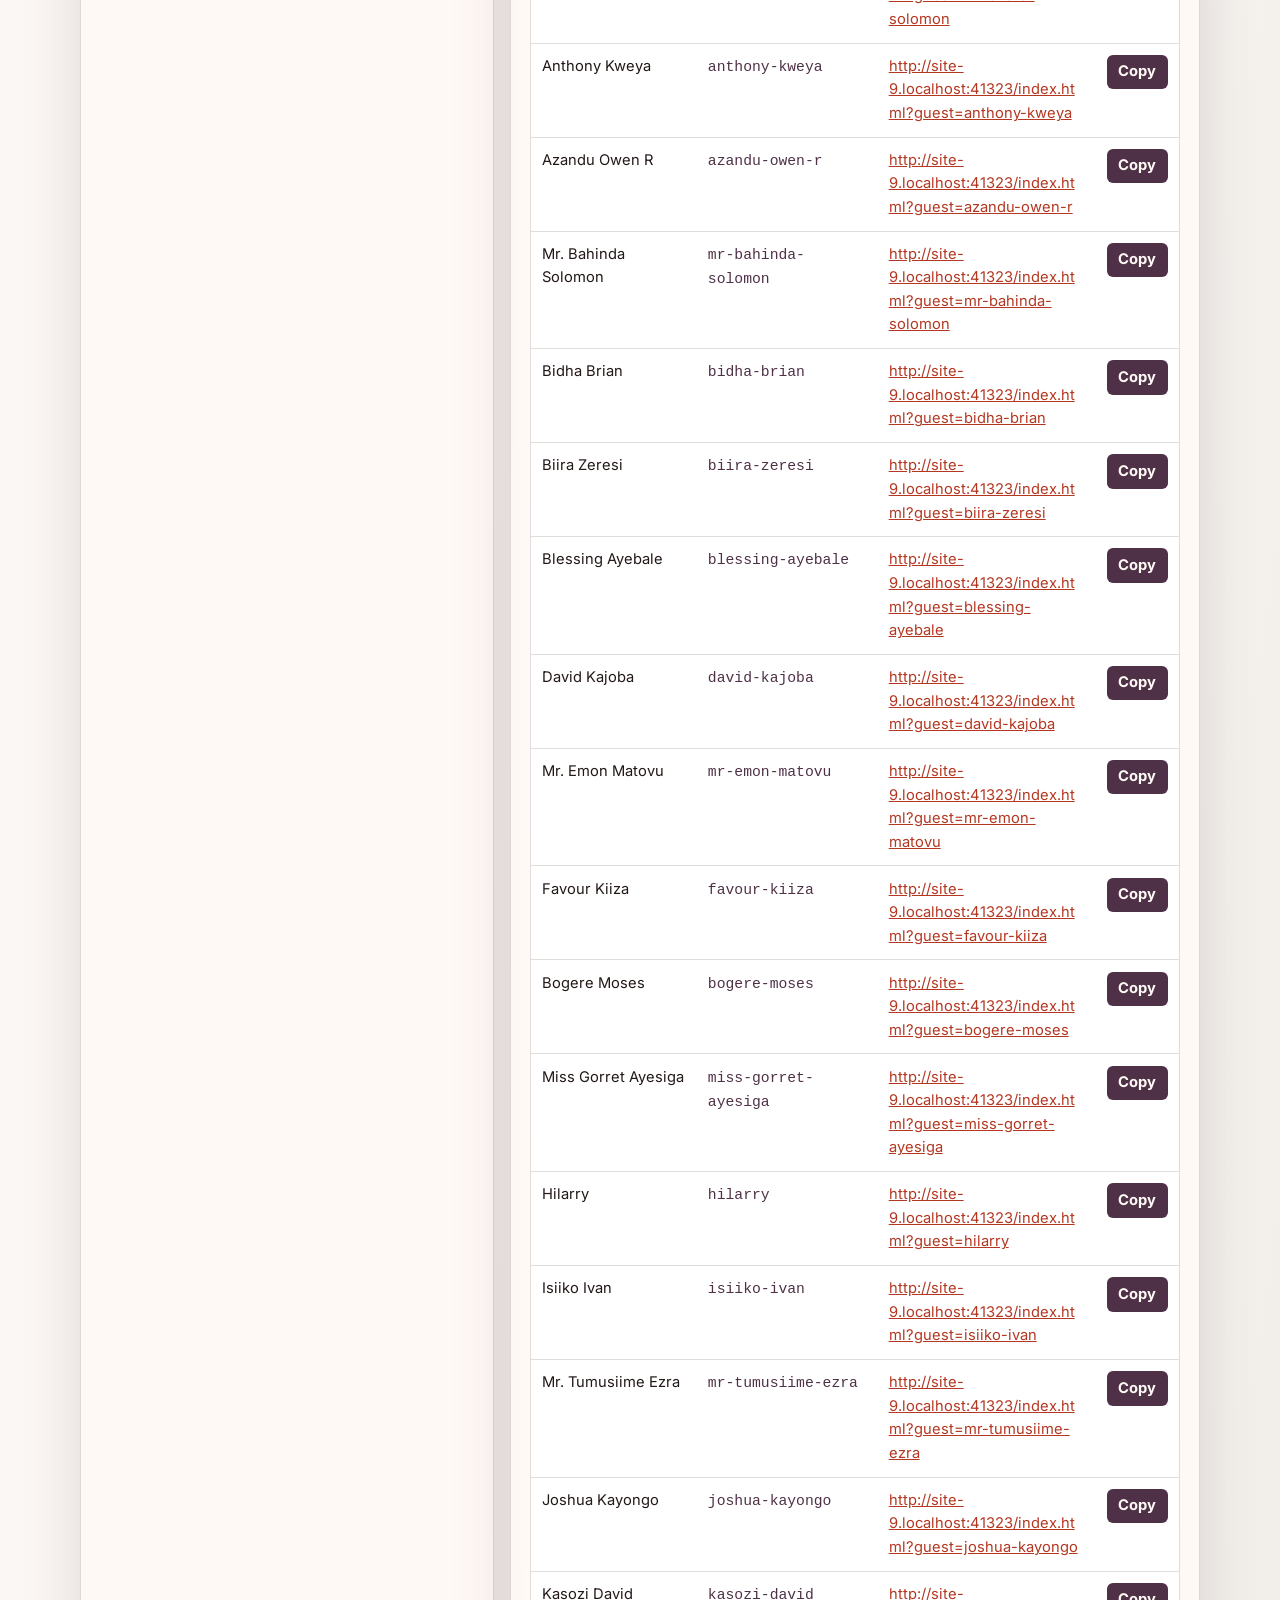
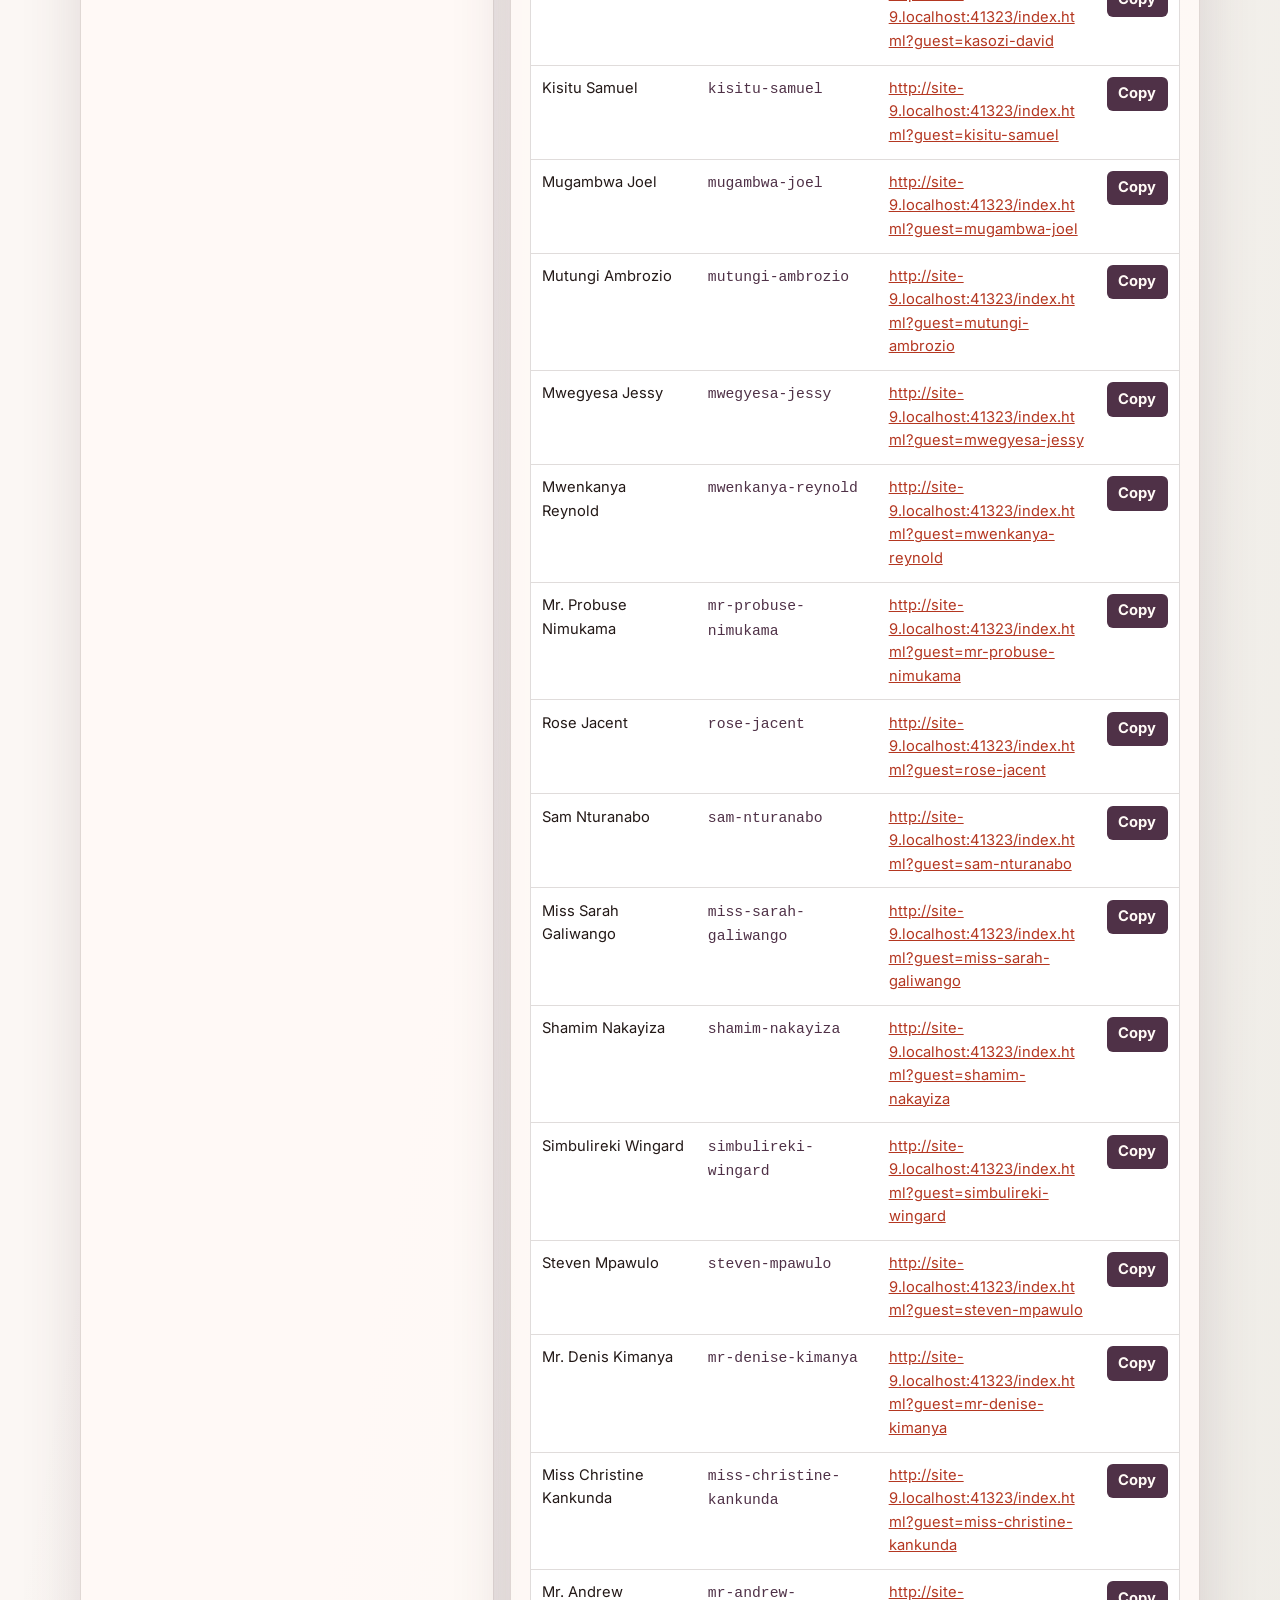
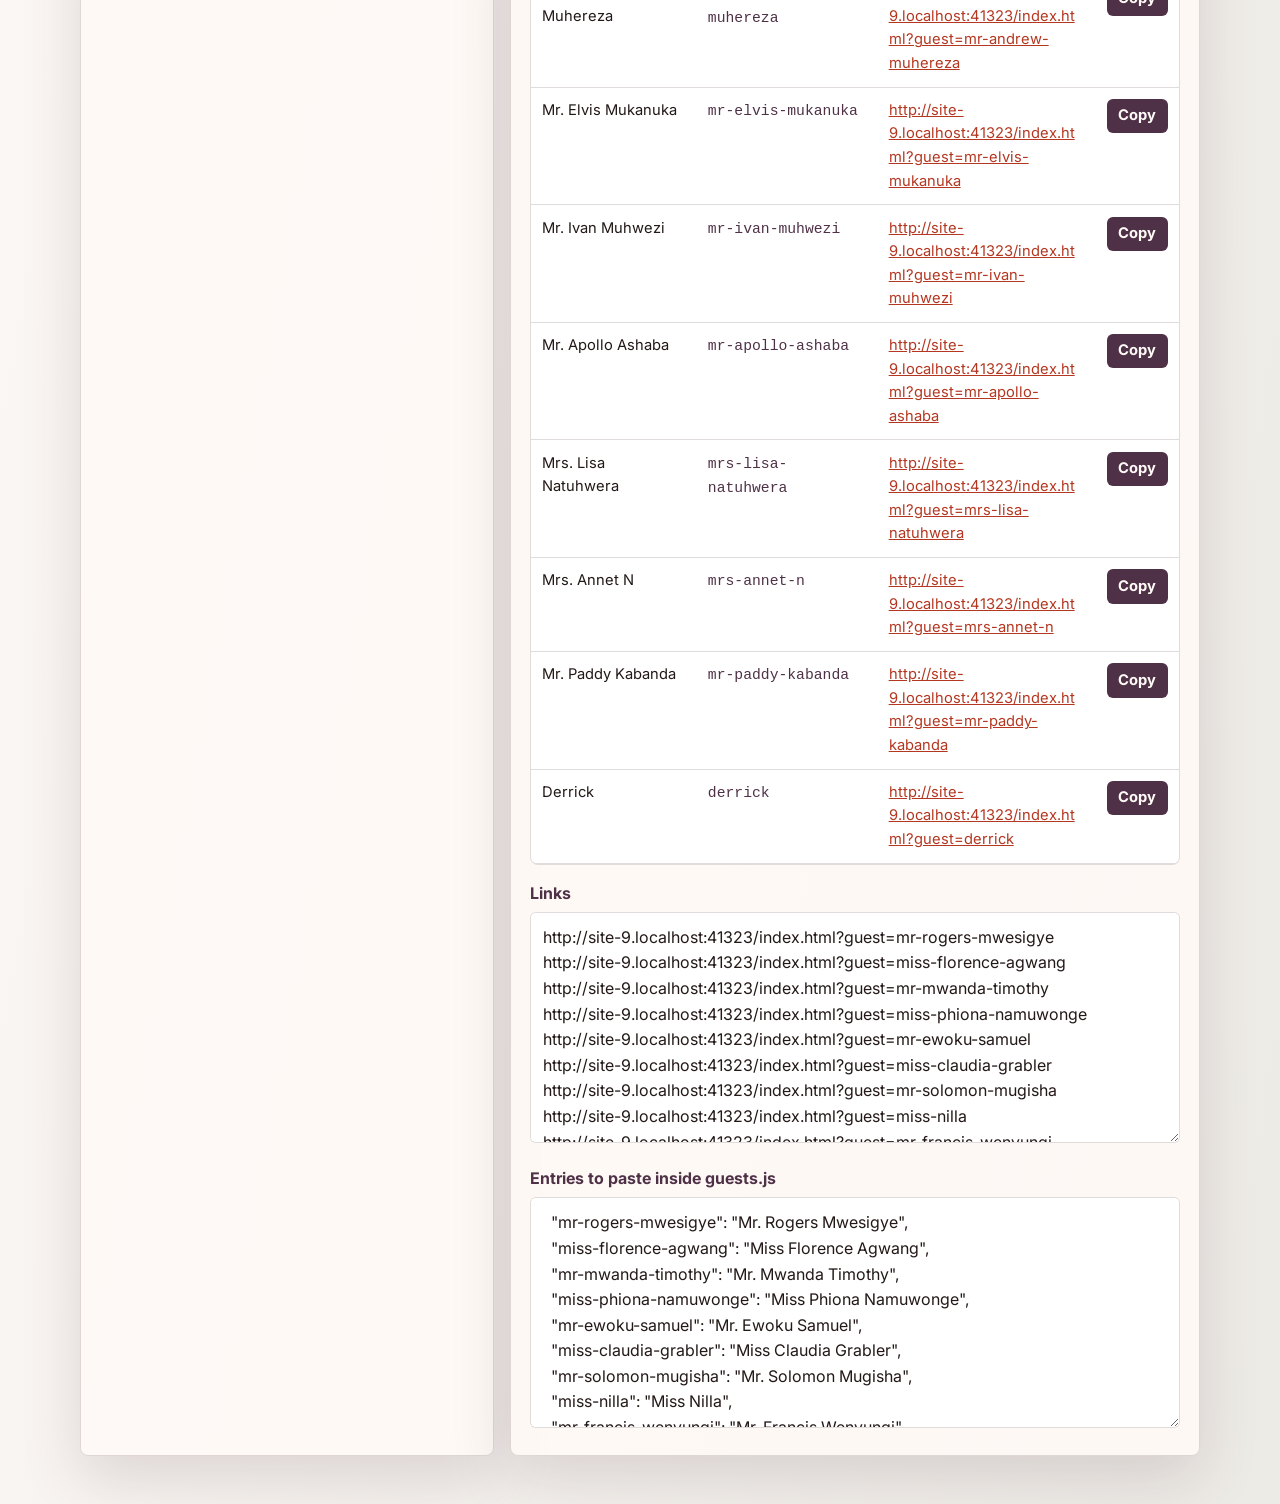
==== commit 2b8104eb: "fixed the link generation" ====
--- a/generator.html
+++ b/generator.html
@@ -12,6 +12,7 @@
       rel="stylesheet"
     >
     <link rel="stylesheet" href="styles.css">
+    <script src="guests.js" defer></script>
     <script src="generator.js" defer></script>
   </head>
   <body class="generator-page">
@@ -25,17 +26,17 @@
 
     <main class="generator-layout">
       <section class="generator-panel" aria-labelledby="input-heading">
-        <h2 id="input-heading">Guest names</h2>
+        <h2 id="input-heading">Guest source</h2>
         <label for="baseUrl">Invite page URL</label>
         <input id="baseUrl" type="url" placeholder="https://example.com/index.html">
 
-        <label for="namesInput">Paste one guest name per line</label>
-        <textarea id="namesInput" rows="12" spellcheck="false">Gideon Kalanzi
-Sarah Nambi
-Mr. and Mrs. Kato</textarea>
+        <p class="generator-note" id="guestSourceNote"></p>
+
+        <label for="namesInput">Optional additional guest names, one per line</label>
+        <textarea id="namesInput" rows="12" spellcheck="false" placeholder="Paste new guest names here when you want to generate extra links not yet in guests.js"></textarea>
 
         <div class="generator-actions">
-          <button class="button button-primary" type="button" id="generateBtn">Generate links</button>
+          <button class="button button-primary" type="button" id="generateBtn">Refresh links</button>
           <button class="button button-outline" type="button" id="clearBtn">Clear</button>
         </div>
       </section>
--- a/styles.css
+++ b/styles.css
@@ -129,6 +129,7 @@
   font-size: 1.8rem;
   background: rgba(35, 25, 23, 0.28);
   backdrop-filter: blur(10px);
+  padding: 0.5rem 0.75rem;
 }
 
 .nav-links {
@@ -546,6 +547,14 @@
   margin: 1rem 0 0.35rem;
   color: var(--plum);
   font-weight: 700;
+}
+
+.generator-note {
+  margin: 1rem 0 0;
+  color: var(--muted);
+  font-family: var(--serif);
+  font-size: 1.15rem;
+  line-height: 1.35;
 }
 
 .generator-panel input,
